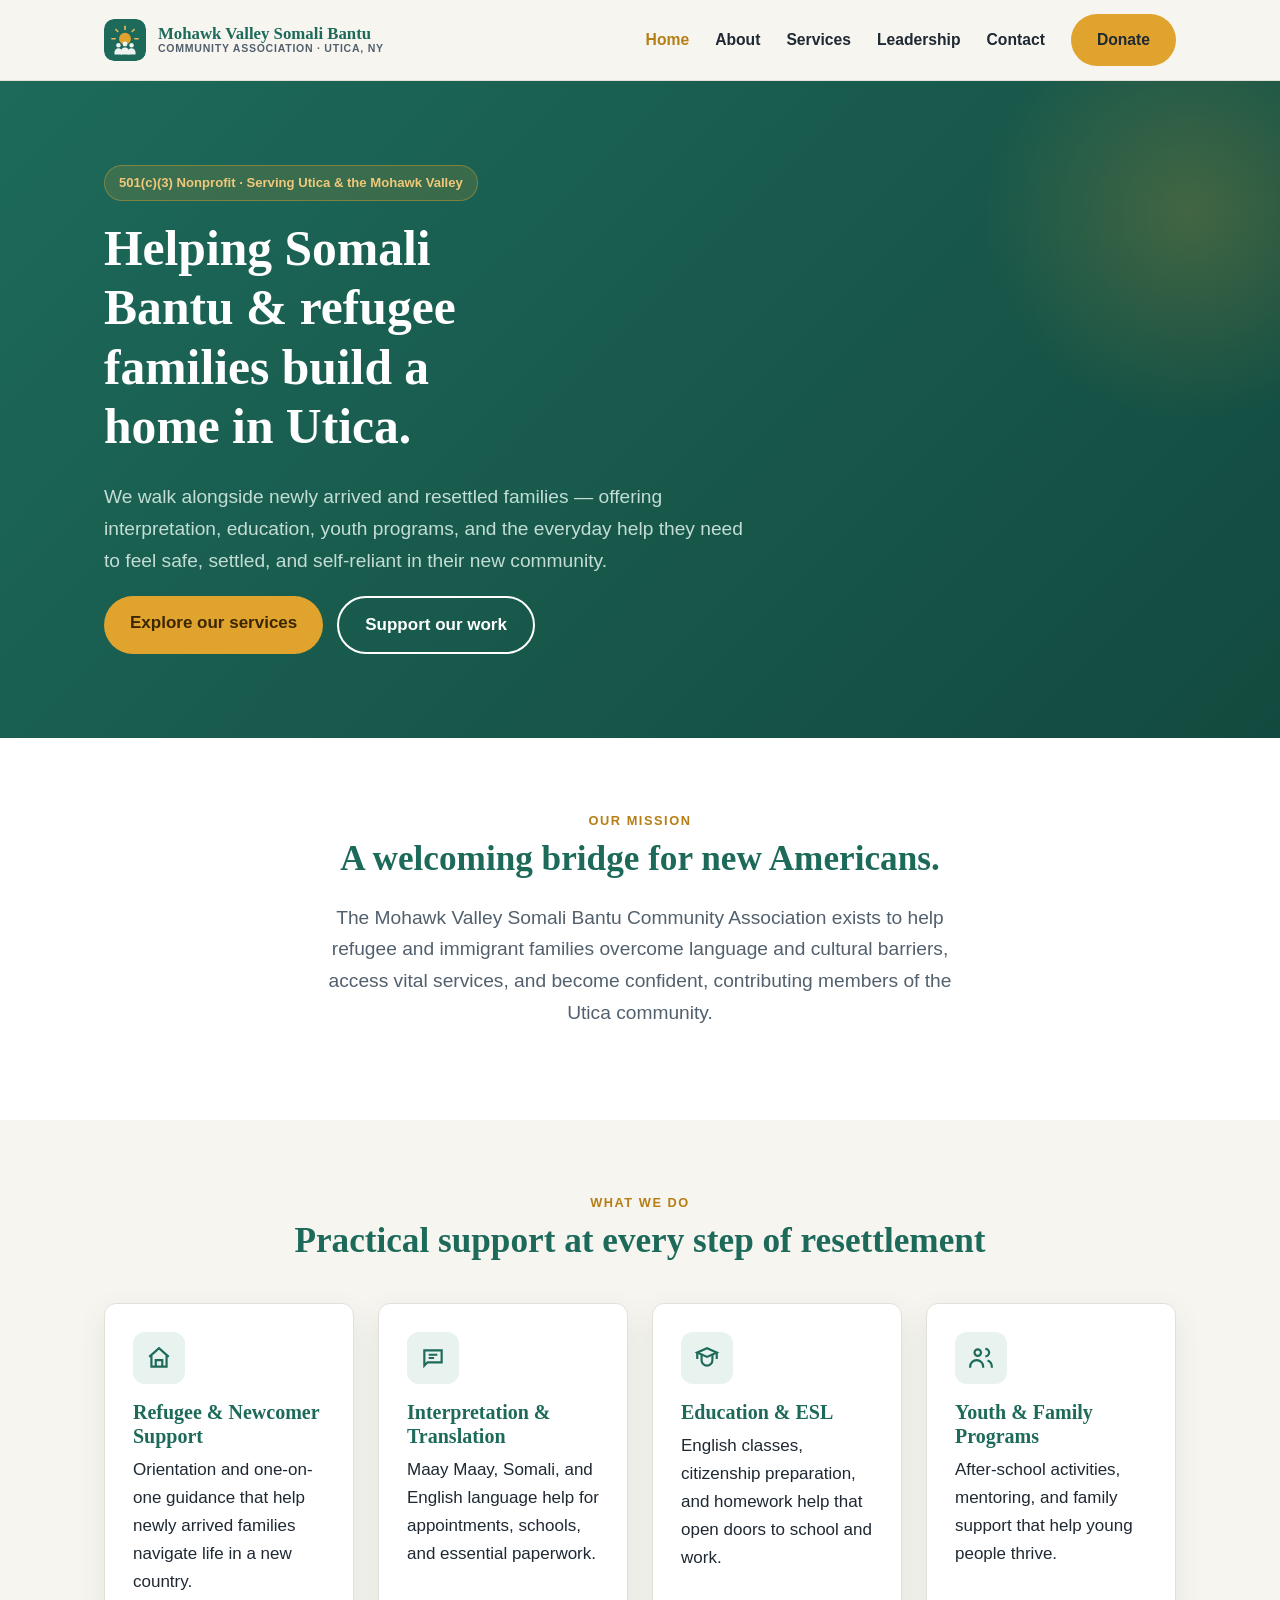
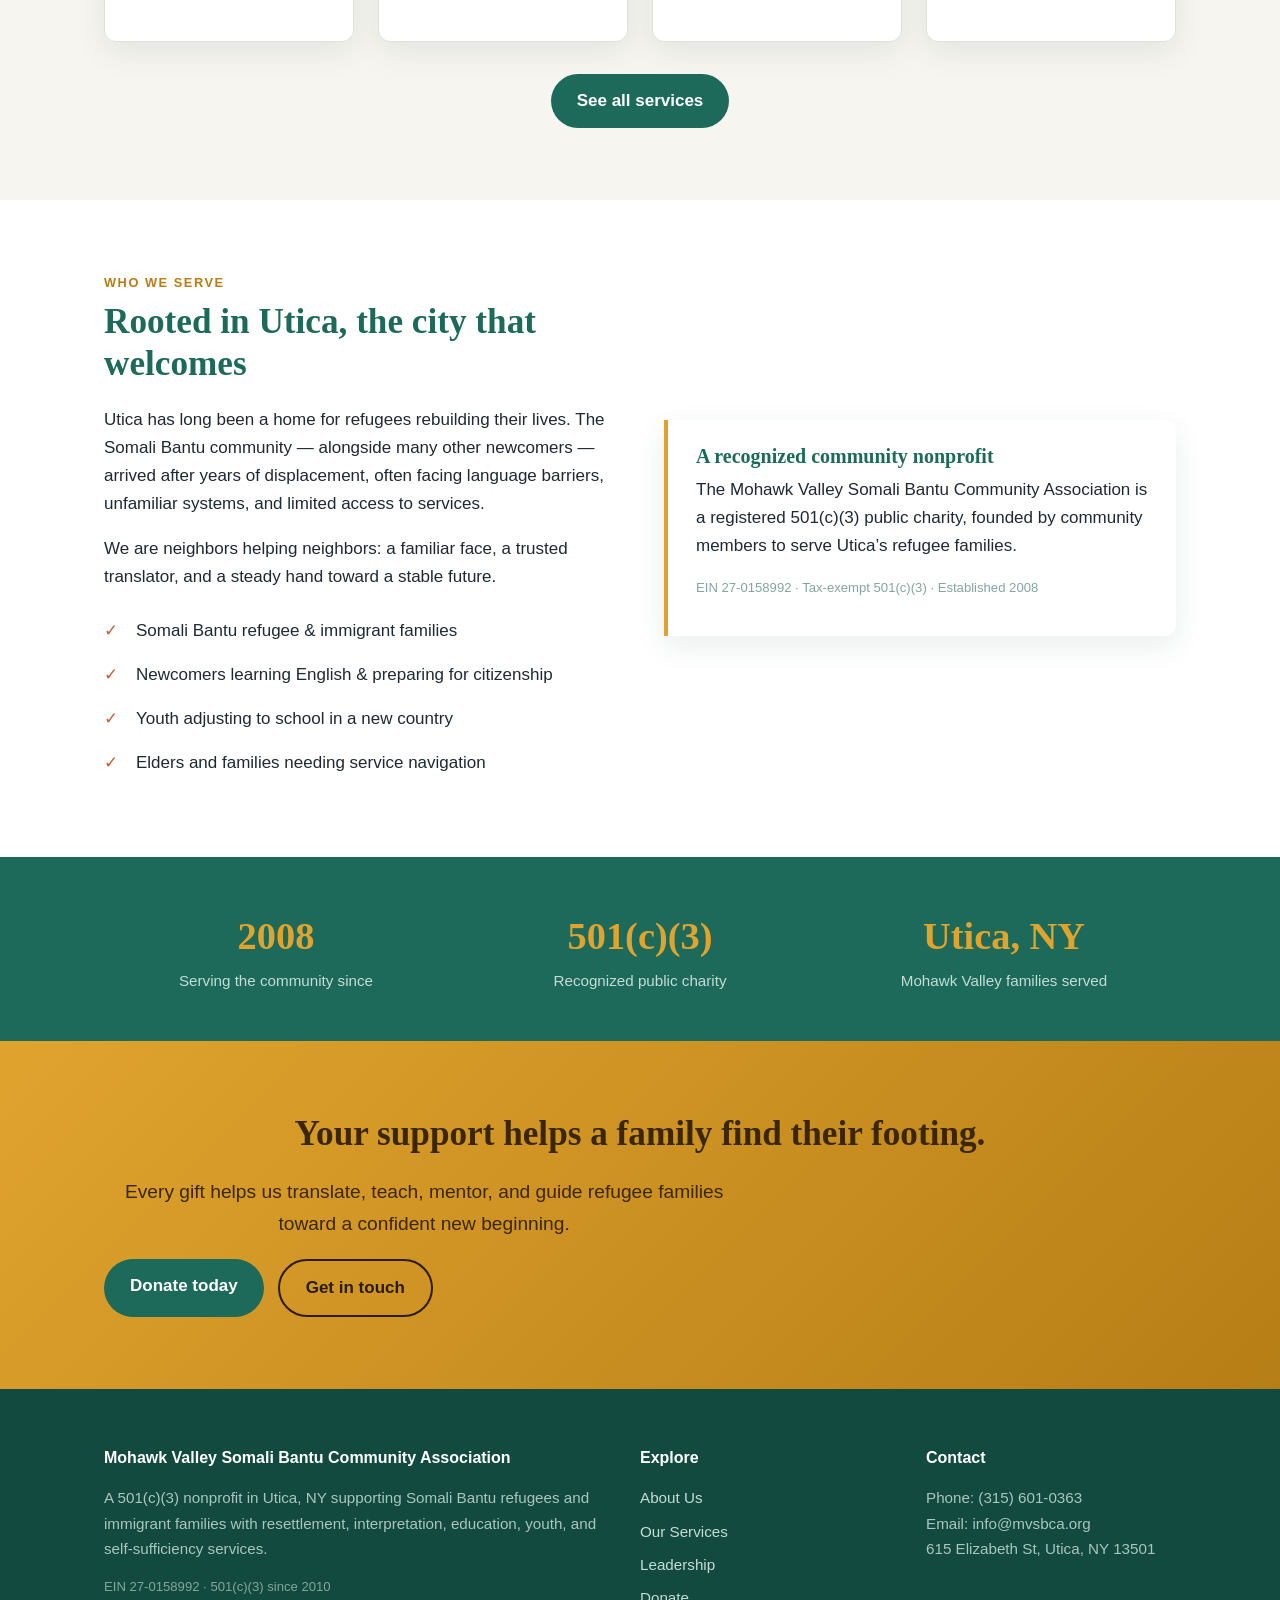
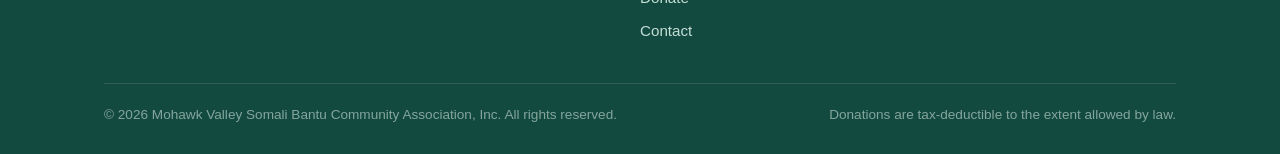
==== index.html @ c3cdb379 "feat: initial Mohawk Valley Somali Bantu Community Association website" ====
<!DOCTYPE html>
<html lang="en">
<head>
  <meta charset="UTF-8" />
  <meta name="viewport" content="width=device-width, initial-scale=1.0" />
  <title>Mohawk Valley Somali Bantu Community Association | Utica, NY</title>
  <meta name="description" content="The Mohawk Valley Somali Bantu Community Association is a 501(c)(3) nonprofit in Utica, NY supporting Somali Bantu refugees and immigrant families with resettlement, interpretation, education, youth, and self-sufficiency services." />
  <link rel="stylesheet" href="assets/css/styles.css" />
  <link rel="icon" href="assets/favicon.svg" type="image/svg+xml" />
</head>
<body>
  <header class="site-header">
    <nav class="nav">
      <a class="brand" href="index.html">
        <span class="brand__mark" aria-hidden="true"></span>
        <span class="brand__name">Mohawk Valley Somali Bantu<span>Community Association · Utica, NY</span></span>
      </a>
      <button class="nav__toggle" aria-label="Toggle menu" aria-expanded="false">&#9776;</button>
      <ul class="nav__links">
        <li><a href="index.html">Home</a></li>
        <li><a href="about.html">About</a></li>
        <li><a href="services.html">Services</a></li>
        <li><a href="leadership.html">Leadership</a></li>
        <li><a href="contact.html">Contact</a></li>
        <li><a class="btn btn--gold" href="donate.html">Donate</a></li>
      </ul>
    </nav>
  </header>

  <main>
    <!-- Hero -->
    <section class="hero">
      <div class="container">
        <span class="badge">501(c)(3) Nonprofit · Serving Utica &amp; the Mohawk Valley</span>
        <h1>Helping Somali Bantu &amp; refugee families build a home in Utica.</h1>
        <p class="lead">We walk alongside newly arrived and resettled families &mdash; offering interpretation, education, youth programs, and the everyday help they need to feel safe, settled, and self-reliant in their new community.</p>
        <div class="btn-row">
          <a class="btn btn--gold" href="services.html">Explore our services</a>
          <a class="btn btn--ghost" href="donate.html">Support our work</a>
        </div>
      </div>
    </section>

    <!-- Mission intro -->
    <section class="section bg-white">
      <div class="container center">
        <p class="eyebrow">Our Mission</p>
        <h2>A welcoming bridge for new Americans.</h2>
        <p class="lead center">The Mohawk Valley Somali Bantu Community Association exists to help refugee and immigrant families overcome language and cultural barriers, access vital services, and become confident, contributing members of the Utica community.</p>
      </div>
    </section>

    <!-- Services overview -->
    <section class="section">
      <div class="container">
        <p class="eyebrow center">What We Do</p>
        <h2 class="center">Practical support at every step of resettlement</h2>
        <div class="grid grid--4" style="margin-top:40px">
          <article class="card">
            <div class="card__icon" aria-hidden="true">
              <svg viewBox="0 0 24 24" fill="none" stroke="currentColor" stroke-width="2"><path d="M3 11l9-8 9 8"/><path d="M5 10v10h14V10"/><path d="M9 20v-6h6v6"/></svg>
            </div>
            <h3>Refugee &amp; Newcomer Support</h3>
            <p>Orientation and one-on-one guidance that help newly arrived families navigate life in a new country.</p>
          </article>
          <article class="card">
            <div class="card__icon" aria-hidden="true">
              <svg viewBox="0 0 24 24" fill="none" stroke="currentColor" stroke-width="2"><path d="M4 5h16v11H7l-3 3z"/><path d="M8 9h8M8 12h5"/></svg>
            </div>
            <h3>Interpretation &amp; Translation</h3>
            <p>Maay Maay, Somali, and English language help for appointments, schools, and essential paperwork.</p>
          </article>
          <article class="card">
            <div class="card__icon" aria-hidden="true">
              <svg viewBox="0 0 24 24" fill="none" stroke="currentColor" stroke-width="2"><path d="M3 7l9-4 9 4-9 4-9-4z"/><path d="M3 7v6m18-6v6M7 9v5a5 5 0 0 0 10 0V9"/></svg>
            </div>
            <h3>Education &amp; ESL</h3>
            <p>English classes, citizenship preparation, and homework help that open doors to school and work.</p>
          </article>
          <article class="card">
            <div class="card__icon" aria-hidden="true">
              <svg viewBox="0 0 24 24" fill="none" stroke="currentColor" stroke-width="2"><circle cx="9" cy="7" r="3"/><path d="M2 21v-1a6 6 0 0 1 12 0v1M16 3.5a3 3 0 0 1 0 7M22 21v-1a6 6 0 0 0-4-5.65"/></svg>
            </div>
            <h3>Youth &amp; Family Programs</h3>
            <p>After-school activities, mentoring, and family support that help young people thrive.</p>
          </article>
        </div>
        <div class="center" style="margin-top:32px">
          <a class="btn btn--navy" href="services.html">See all services</a>
        </div>
      </div>
    </section>

    <!-- Who we serve -->
    <section class="section bg-white">
      <div class="container split">
        <div>
          <p class="eyebrow">Who We Serve</p>
          <h2>Rooted in Utica, the city that welcomes</h2>
          <p>Utica has long been a home for refugees rebuilding their lives. The Somali Bantu community &mdash; alongside many other newcomers &mdash; arrived after years of displacement, often facing language barriers, unfamiliar systems, and limited access to services.</p>
          <p>We are neighbors helping neighbors: a familiar face, a trusted translator, and a steady hand toward a stable future.</p>
          <ul class="ticks">
            <li>Somali Bantu refugee &amp; immigrant families</li>
            <li>Newcomers learning English &amp; preparing for citizenship</li>
            <li>Youth adjusting to school in a new country</li>
            <li>Elders and families needing service navigation</li>
          </ul>
        </div>
        <div class="panel">
          <h3>A recognized community nonprofit</h3>
          <p>The Mohawk Valley Somali Bantu Community Association is a registered 501(c)(3) public charity, founded by community members to serve Utica&rsquo;s refugee families.</p>
          <p class="legal">EIN 27-0158992 &middot; Tax-exempt 501(c)(3) &middot; Established 2008</p>
        </div>
      </div>
    </section>

    <!-- Facts band -->
    <section class="section--tight bg-navy">
      <div class="container">
        <div class="stats">
          <div class="stat"><div class="stat__num">2008</div><div class="stat__label">Serving the community since</div></div>
          <div class="stat"><div class="stat__num">501(c)(3)</div><div class="stat__label">Recognized public charity</div></div>
          <div class="stat"><div class="stat__num">Utica, NY</div><div class="stat__label">Mohawk Valley families served</div></div>
        </div>
      </div>
    </section>

    <!-- CTA -->
    <section class="section cta">
      <div class="container">
        <h2>Your support helps a family find their footing.</h2>
        <p class="lead center" style="color:#3a2700">Every gift helps us translate, teach, mentor, and guide refugee families toward a confident new beginning.</p>
        <div class="btn-row center">
          <a class="btn btn--navy" href="donate.html">Donate today</a>
          <a class="btn btn--navy" href="contact.html" style="background:transparent;border:2px solid #2a1c00;color:#2a1c00">Get in touch</a>
        </div>
      </div>
    </section>
  </main>

  <footer class="site-footer">
    <div class="container">
      <div class="footer-grid">
        <div>
          <h4>Mohawk Valley Somali Bantu Community Association</h4>
          <p>A 501(c)(3) nonprofit in Utica, NY supporting Somali Bantu refugees and immigrant families with resettlement, interpretation, education, youth, and self-sufficiency services.</p>
          <p class="legal">EIN 27-0158992 &middot; 501(c)(3) since 2010</p>
        </div>
        <div>
          <h4>Explore</h4>
          <ul class="footer-links">
            <li><a href="about.html">About Us</a></li>
            <li><a href="services.html">Our Services</a></li>
            <li><a href="leadership.html">Leadership</a></li>
            <li><a href="donate.html">Donate</a></li>
            <li><a href="contact.html">Contact</a></li>
          </ul>
        </div>
        <div>
          <h4>Contact</h4>
          <p>Phone: (315) 601-0363<br />
          Email: info@mvsbca.org<br />
          615 Elizabeth St, Utica, NY 13501</p>
        </div>
      </div>
      <div class="footer-bottom">
        <span>&copy; <span id="year"></span> Mohawk Valley Somali Bantu Community Association, Inc. All rights reserved.</span>
        <span>Donations are tax-deductible to the extent allowed by law.</span>
      </div>
    </div>
  </footer>
  <script src="assets/js/main.js"></script>
</body>
</html>
---- assets/css/styles.css ----
/* Mohawk Valley Somali Bantu Community Association — site styles
   Design: warm, welcoming refugee-community nonprofit. Teal-green + warm amber. */

:root {
  --navy: #1d6a5a;        /* primary: deep teal-green */
  --navy-dark: #134a3f;
  --gold: #e0a32e;        /* accent: warm amber */
  --gold-dark: #b67e16;
  --teal: #c2603a;        /* terracotta detail */
  --ink: #1f2933;
  --slate: #52606d;
  --line: #e4e0d8;
  --paper: #f7f5f0;
  --white: #ffffff;
  --max: 1120px;
  --radius: 12px;
  --shadow: 0 10px 30px rgba(19, 74, 63, 0.09);
  --font: "Segoe UI", Helvetica, Arial, system-ui, sans-serif;
  --serif: Georgia, "Times New Roman", serif;
}

* { box-sizing: border-box; }
html { scroll-behavior: smooth; }
body {
  margin: 0;
  font-family: var(--font);
  color: var(--ink);
  background: var(--paper);
  line-height: 1.65;
  font-size: 17px;
}
h1, h2, h3 { font-family: var(--serif); color: var(--navy); line-height: 1.2; font-weight: 700; }
h1 { font-size: clamp(2rem, 5vw, 3.1rem); margin: 0 0 .5em; }
h2 { font-size: clamp(1.5rem, 3.5vw, 2.2rem); margin: 0 0 .6em; }
h3 { font-size: 1.25rem; margin: 0 0 .4em; }
p { margin: 0 0 1em; }
a { color: var(--navy); text-decoration-color: var(--gold); text-underline-offset: 3px; }
img { max-width: 100%; display: block; }

.container { width: 100%; max-width: var(--max); margin: 0 auto; padding: 0 24px; }
.section { padding: 72px 0; }
.section--tight { padding: 48px 0; }
.bg-white { background: var(--white); }
.bg-navy { background: var(--navy); color: #e6f1ee; }
.bg-navy h1, .bg-navy h2, .bg-navy h3 { color: #fff; }
.center { text-align: center; }
.lead { font-size: 1.2rem; color: var(--slate); max-width: 60ch; }
.center .lead { margin-left: auto; margin-right: auto; }
.eyebrow { text-transform: uppercase; letter-spacing: .12em; font-size: .8rem; font-weight: 700; color: var(--gold-dark); margin: 0 0 .6em; }

/* Buttons */
.btn { display: inline-block; padding: 13px 26px; border-radius: 999px; font-weight: 600; text-decoration: none; transition: transform .15s ease, background .15s ease; }
.btn--gold { background: var(--gold); color: #3a2700; }
.btn--gold:hover { background: var(--gold-dark); color: #fff; transform: translateY(-1px); }
.btn--ghost { border: 2px solid currentColor; color: #fff; }
.btn--ghost:hover { background: rgba(255,255,255,.12); }
.btn--navy { background: var(--navy); color: #fff; }
.btn--navy:hover { background: var(--navy-dark); }
.btn-row { display: flex; gap: 14px; flex-wrap: wrap; }
.center .btn-row { justify-content: center; }

/* Header */
.site-header { position: sticky; top: 0; z-index: 50; background: rgba(247,245,240,.95); backdrop-filter: blur(6px); border-bottom: 1px solid var(--line); }
.nav { display: flex; align-items: center; justify-content: space-between; padding: 14px 24px; max-width: var(--max); margin: 0 auto; }
.brand { display: flex; align-items: center; gap: 12px; text-decoration: none; }
.brand__mark { width: 42px; height: 42px; border-radius: 10px; background: url("../favicon.svg") center/contain no-repeat; flex: none; }
.brand__name { font-family: var(--serif); font-weight: 700; color: var(--navy); font-size: 1.05rem; line-height: 1.1; }
.brand__name span { display: block; font-family: var(--font); font-size: .66rem; letter-spacing: .07em; text-transform: uppercase; color: var(--slate); font-weight: 600; }
.nav__links { display: flex; align-items: center; gap: 26px; list-style: none; margin: 0; padding: 0; }
.nav__links a { text-decoration: none; color: var(--ink); font-weight: 600; font-size: .98rem; }
.nav__links a:hover, .nav__links a[aria-current="page"] { color: var(--gold-dark); }
.nav__toggle { display: none; background: none; border: 0; font-size: 1.6rem; color: var(--navy); cursor: pointer; }

/* Hero */
.hero { background: linear-gradient(135deg, var(--navy) 0%, var(--navy-dark) 100%); color: #e6f1ee; padding: 84px 0; position: relative; overflow: hidden; }
.hero::after { content: ""; position: absolute; right: -120px; top: -80px; width: 420px; height: 420px; background: radial-gradient(circle, rgba(224,163,46,.22), transparent 70%); }
.hero h1 { color: #fff; max-width: 18ch; }
.hero .lead { color: #c3ddd6; }
.badge { display: inline-flex; align-items: center; gap: 8px; background: rgba(224,163,46,.16); color: #f0c87a; border: 1px solid rgba(224,163,46,.4); padding: 6px 14px; border-radius: 999px; font-size: .82rem; font-weight: 600; margin-bottom: 18px; }

/* Grid + cards */
.grid { display: grid; gap: 24px; }
.grid--3 { grid-template-columns: repeat(3, 1fr); }
.grid--2 { grid-template-columns: repeat(2, 1fr); }
.grid--4 { grid-template-columns: repeat(4, 1fr); }
.card { background: var(--white); border: 1px solid var(--line); border-radius: var(--radius); padding: 28px; box-shadow: var(--shadow); }
.card__icon { width: 52px; height: 52px; border-radius: 12px; background: #e8f2ef; color: var(--navy); display: grid; place-items: center; margin-bottom: 16px; }
.card__icon svg { width: 26px; height: 26px; }

/* Stats */
.stats { display: grid; grid-template-columns: repeat(3, 1fr); gap: 20px; }
.stat { text-align: center; }
.stat__num { font-family: var(--serif); font-size: 2.4rem; color: var(--gold); font-weight: 700; }
.stat__label { color: #c3ddd6; font-size: .95rem; }

/* Split */
.split { display: grid; grid-template-columns: 1fr 1fr; gap: 48px; align-items: center; }
.panel { background: var(--white); border-left: 4px solid var(--gold); padding: 24px 28px; border-radius: 0 var(--radius) var(--radius) 0; box-shadow: var(--shadow); }

/* List */
.ticks { list-style: none; padding: 0; margin: 0; }
.ticks li { padding: 8px 0 8px 32px; position: relative; }
.ticks li::before { content: "✓"; position: absolute; left: 0; color: var(--teal); font-weight: 700; }

/* Team */
.person { background: var(--white); border: 1px solid var(--line); border-radius: var(--radius); padding: 26px; text-align: center; box-shadow: var(--shadow); }
.person__avatar { width: 84px; height: 84px; border-radius: 50%; background: var(--navy); color: var(--gold); display: grid; place-items: center; margin: 0 auto 14px; font-family: var(--serif); font-size: 1.8rem; font-weight: 700; }
.person__role { color: var(--gold-dark); font-weight: 600; font-size: .92rem; }

/* CTA band */
.cta { background: linear-gradient(135deg, var(--gold) 0%, var(--gold-dark) 100%); color: #3a2700; text-align: center; }
.cta h2 { color: #3a2700; }

/* Forms */
.form { background: var(--white); border: 1px solid var(--line); border-radius: var(--radius); padding: 30px; box-shadow: var(--shadow); }
.field { margin-bottom: 18px; }
.field label { display: block; font-weight: 600; margin-bottom: 6px; }
.field input, .field textarea { width: 100%; padding: 12px 14px; border: 1px solid var(--line); border-radius: 8px; font: inherit; background: var(--paper); }
.field input:focus, .field textarea:focus { outline: 2px solid var(--navy); border-color: var(--navy); }

/* Info rows */
.info { display: flex; gap: 14px; align-items: flex-start; margin-bottom: 18px; }
.info svg { width: 22px; height: 22px; color: var(--gold-dark); flex: none; margin-top: 3px; }
.placeholder { background: #fff7e6; border: 1px dashed var(--gold-dark); color: #7a5a10; padding: 2px 8px; border-radius: 6px; font-size: .85em; font-weight: 600; }

/* Footer */
.site-footer { background: var(--navy-dark); color: #a9c6bf; padding: 56px 0 28px; font-size: .95rem; }
.site-footer h4 { color: #fff; font-family: var(--font); font-size: 1rem; margin: 0 0 14px; }
.footer-grid { display: grid; grid-template-columns: 2fr 1fr 1fr; gap: 36px; margin-bottom: 32px; }
.site-footer a { color: #c3ddd6; text-decoration: none; }
.site-footer a:hover { color: var(--gold); }
.footer-links { list-style: none; padding: 0; margin: 0; }
.footer-links li { margin-bottom: 8px; }
.footer-bottom { border-top: 1px solid rgba(255,255,255,.12); padding-top: 20px; display: flex; justify-content: space-between; flex-wrap: wrap; gap: 10px; font-size: .85rem; color: #84a59d; }
.legal { font-size: .82rem; color: #84a59d; }

/* Responsive */
@media (max-width: 860px) {
  .grid--3, .grid--4 { grid-template-columns: 1fr 1fr; }
  .split, .footer-grid { grid-template-columns: 1fr; gap: 28px; }
  .nav__toggle { display: block; }
  .nav__links { display: none; position: absolute; top: 100%; left: 0; right: 0; flex-direction: column; background: var(--paper); border-bottom: 1px solid var(--line); padding: 16px 24px; gap: 14px; }
  .nav__links.open { display: flex; }
}
@media (max-width: 560px) {
  .grid--3, .grid--4, .grid--2, .stats { grid-template-columns: 1fr; }
  .section { padding: 52px 0; }
}
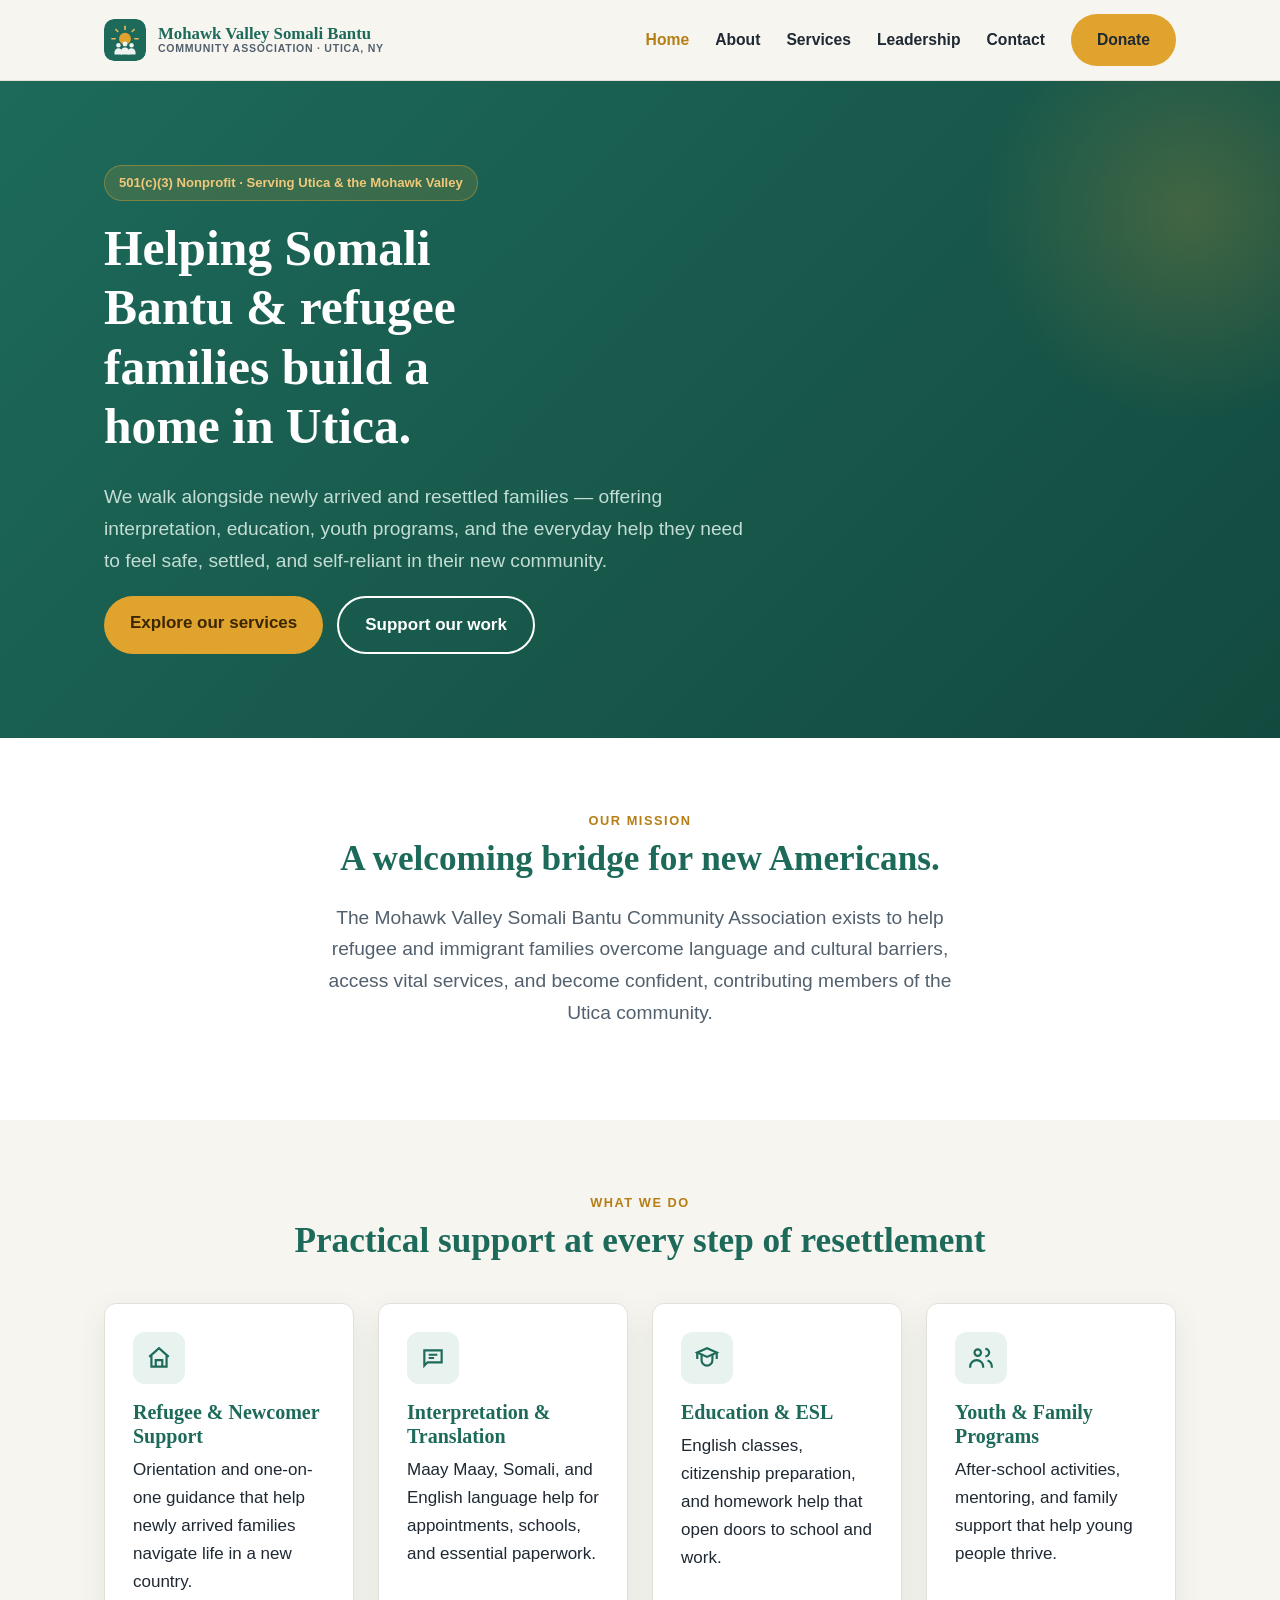
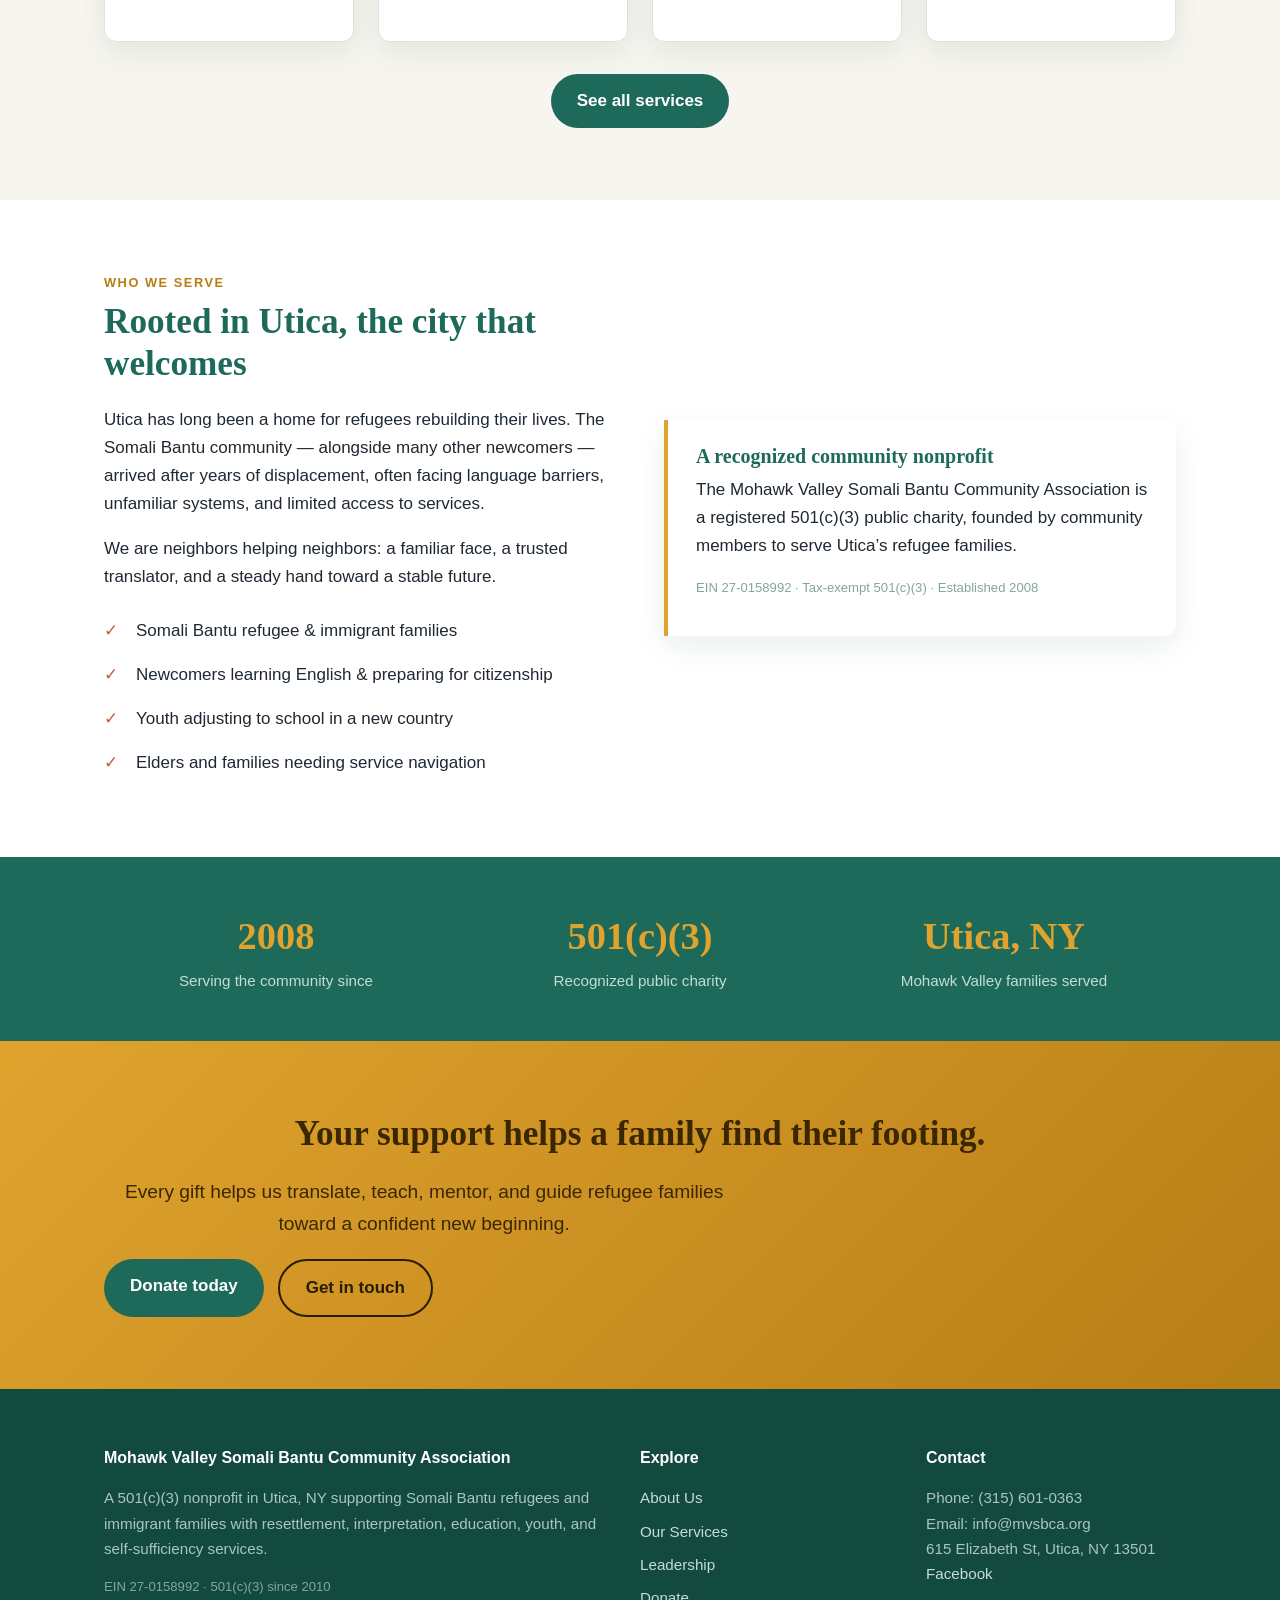
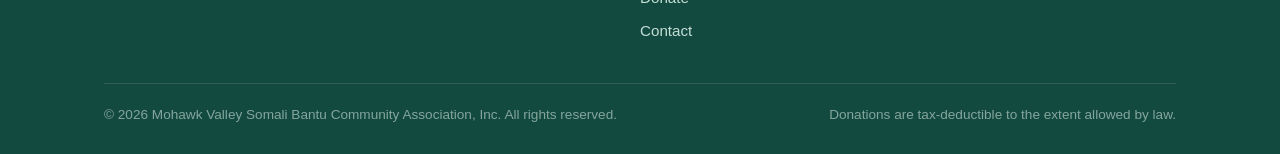
==== commit bf75dd47: "content: trim placeholder board cards, add Facebook link to leadership + footer" ====
--- a/index.html
+++ b/index.html
@@ -160,7 +160,7 @@
           <h4>Contact</h4>
           <p>Phone: (315) 601-0363<br />
           Email: info@mvsbca.org<br />
-          615 Elizabeth St, Utica, NY 13501</p>
+          615 Elizabeth St, Utica, NY 13501<br /><a href="https://www.facebook.com/p/Mohawk-Valley-Somali-Bantu-Community-Association-Inc-LLC-100068897257074/" target="_blank" rel="noopener">Facebook</a></p>
         </div>
       </div>
       <div class="footer-bottom">
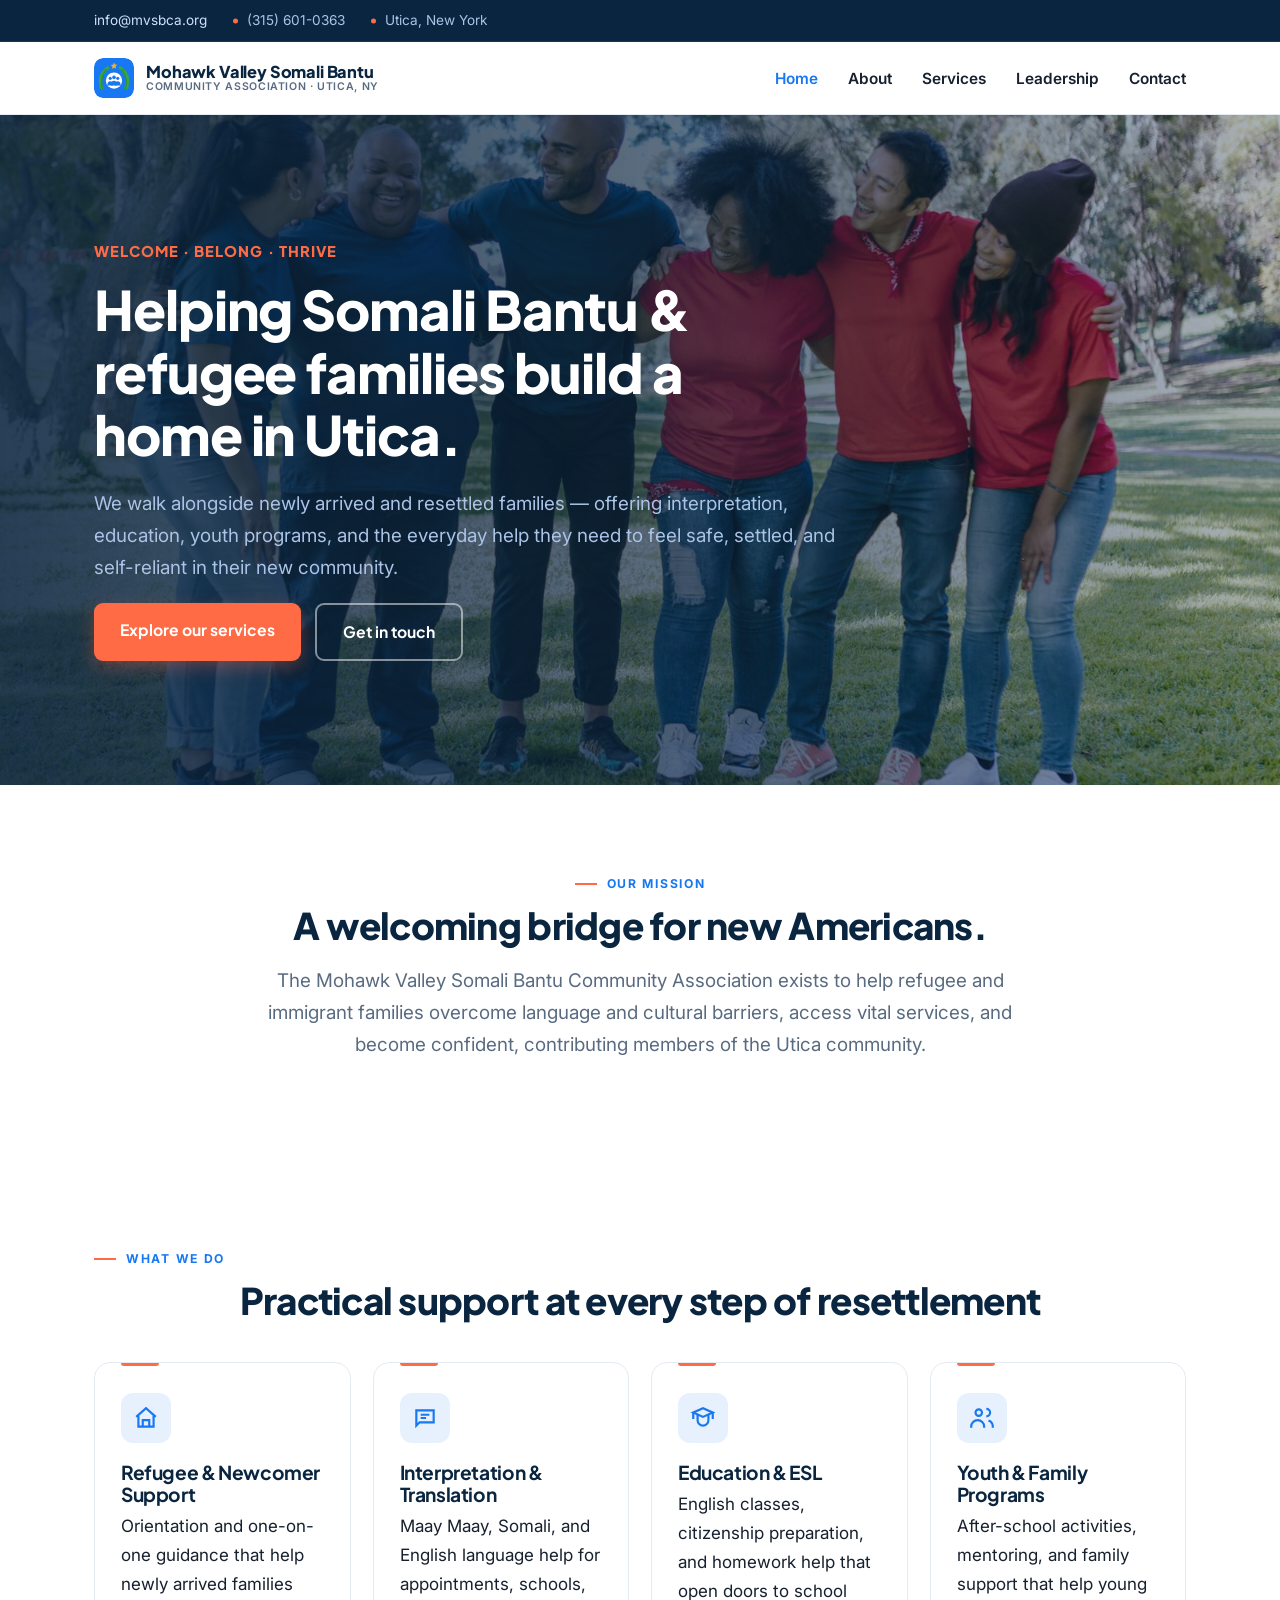
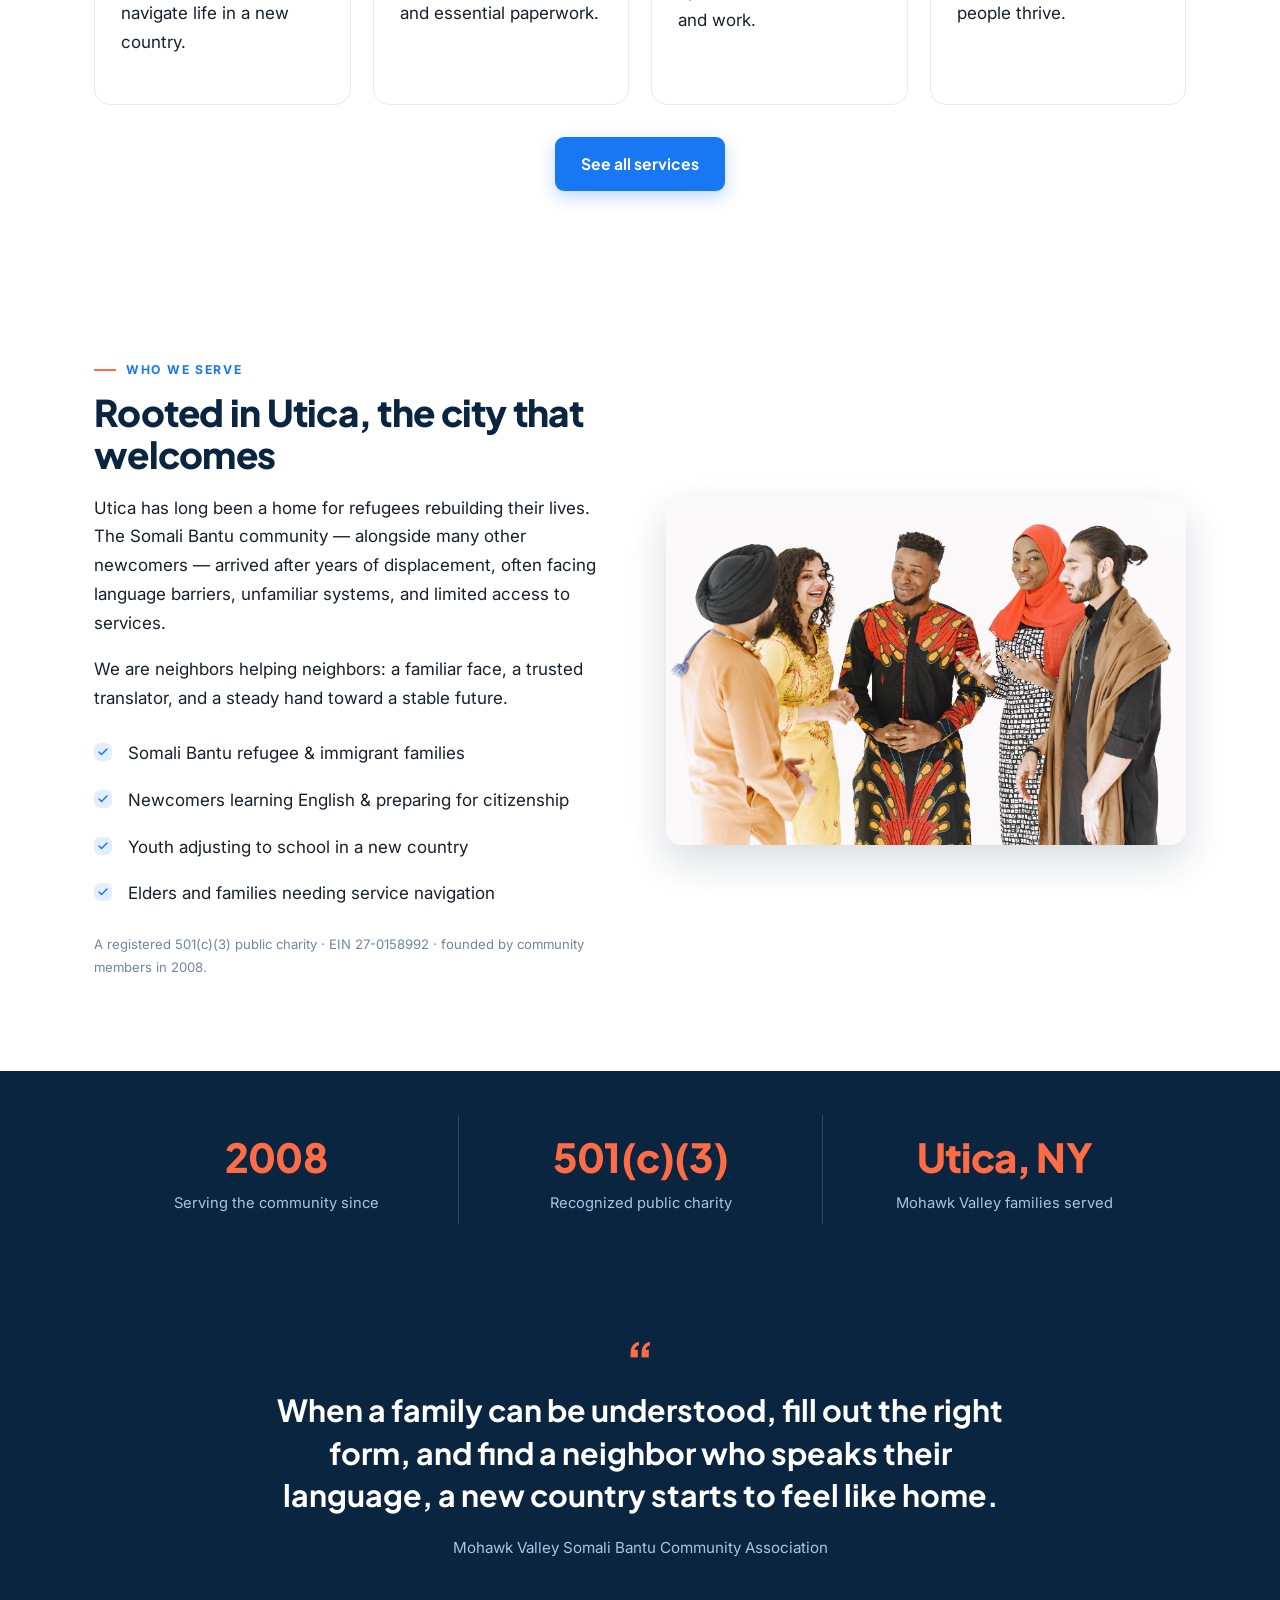
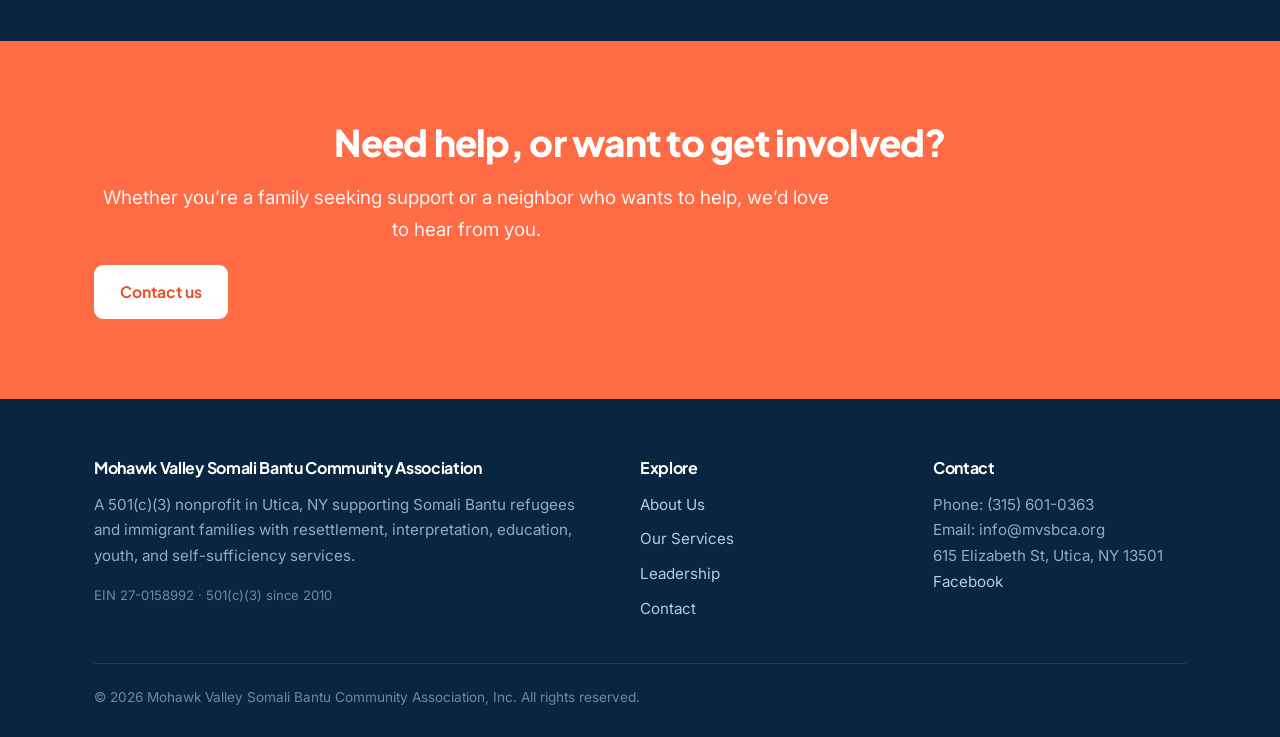
==== commit 44a97958: "redesign: supportiveservices-style — photo hero, top bar, quote band; remove donate + all placeholde" ====
--- a/index.html
+++ b/index.html
@@ -9,6 +9,7 @@
   <link rel="icon" href="assets/favicon.svg" type="image/svg+xml" />
 </head>
 <body>
+  <div class="topbar"><div class="topbar__inner"><a href="mailto:info@mvsbca.org">info@mvsbca.org</a><span>(315) 601-0363</span><span>Utica, New York</span></div></div>
   <header class="site-header">
     <nav class="nav">
       <a class="brand" href="index.html">
@@ -21,22 +22,20 @@
         <li><a href="about.html">About</a></li>
         <li><a href="services.html">Services</a></li>
         <li><a href="leadership.html">Leadership</a></li>
-        <li><a href="contact.html">Contact</a></li>
-        <li><a class="btn btn--gold" href="donate.html">Donate</a></li>
-      </ul>
+        <li><a href="contact.html">Contact</a></li>      </ul>
     </nav>
   </header>
 
   <main>
     <!-- Hero -->
-    <section class="hero">
+    <section class="hero hero--photo">
       <div class="container">
-        <span class="badge">501(c)(3) Nonprofit · Serving Utica &amp; the Mohawk Valley</span>
+        <p class="hero__tagline">Welcome &middot; Belong &middot; Thrive</p>
         <h1>Helping Somali Bantu &amp; refugee families build a home in Utica.</h1>
         <p class="lead">We walk alongside newly arrived and resettled families &mdash; offering interpretation, education, youth programs, and the everyday help they need to feel safe, settled, and self-reliant in their new community.</p>
         <div class="btn-row">
           <a class="btn btn--gold" href="services.html">Explore our services</a>
-          <a class="btn btn--ghost" href="donate.html">Support our work</a>
+          <a class="btn btn--ghost" href="contact.html">Get in touch</a>
         </div>
       </div>
     </section>
@@ -105,12 +104,9 @@
             <li>Youth adjusting to school in a new country</li>
             <li>Elders and families needing service navigation</li>
           </ul>
+          <p class="legal" style="margin-top:16px">A registered 501(c)(3) public charity &middot; EIN 27-0158992 &middot; founded by community members in 2008.</p>
         </div>
-        <div class="panel">
-          <h3>A recognized community nonprofit</h3>
-          <p>The Mohawk Valley Somali Bantu Community Association is a registered 501(c)(3) public charity, founded by community members to serve Utica&rsquo;s refugee families.</p>
-          <p class="legal">EIN 27-0158992 &middot; Tax-exempt 501(c)(3) &middot; Established 2008</p>
-        </div>
+        <div class="media"><img src="assets/img/community-diverse.jpg" alt="A diverse group of immigrants and refugees standing together" /></div>
       </div>
     </section>
 
@@ -125,14 +121,21 @@
       </div>
     </section>
 
+    <!-- Quote -->
+    <section class="section quote">
+      <div class="container">
+        <blockquote>When a family can be understood, fill out the right form, and find a neighbor who speaks their language, a new country starts to feel like home.</blockquote>
+        <cite>Mohawk Valley Somali Bantu Community Association</cite>
+      </div>
+    </section>
+
     <!-- CTA -->
     <section class="section cta">
       <div class="container">
-        <h2>Your support helps a family find their footing.</h2>
-        <p class="lead center" style="color:#3a2700">Every gift helps us translate, teach, mentor, and guide refugee families toward a confident new beginning.</p>
+        <h2>Need help, or want to get involved?</h2>
+        <p class="lead center">Whether you&rsquo;re a family seeking support or a neighbor who wants to help, we&rsquo;d love to hear from you.</p>
         <div class="btn-row center">
-          <a class="btn btn--navy" href="donate.html">Donate today</a>
-          <a class="btn btn--navy" href="contact.html" style="background:transparent;border:2px solid #2a1c00;color:#2a1c00">Get in touch</a>
+          <a class="btn" href="contact.html" style="background:#fff;color:var(--coral-dark)">Contact us</a>
         </div>
       </div>
     </section>
@@ -151,9 +154,7 @@
           <ul class="footer-links">
             <li><a href="about.html">About Us</a></li>
             <li><a href="services.html">Our Services</a></li>
-            <li><a href="leadership.html">Leadership</a></li>
-            <li><a href="donate.html">Donate</a></li>
-            <li><a href="contact.html">Contact</a></li>
+            <li><a href="leadership.html">Leadership</a></li>            <li><a href="contact.html">Contact</a></li>
           </ul>
         </div>
         <div>
@@ -164,9 +165,7 @@
         </div>
       </div>
       <div class="footer-bottom">
-        <span>&copy; <span id="year"></span> Mohawk Valley Somali Bantu Community Association, Inc. All rights reserved.</span>
-        <span>Donations are tax-deductible to the extent allowed by law.</span>
-      </div>
+        <span>&copy; <span id="year"></span> Mohawk Valley Somali Bantu Community Association, Inc. All rights reserved.</span>      </div>
     </div>
   </footer>
   <script src="assets/js/main.js"></script>
--- a/assets/css/styles.css
+++ b/assets/css/styles.css
@@ -1,148 +1,190 @@
 /* Mohawk Valley Somali Bantu Community Association — site styles
-   Design: warm, welcoming refugee-community nonprofit. Teal-green + warm amber. */
+   Design language: modern flat, cool-blue + coral, geometric sans, square edges.
+   (Intentionally distinct: sans-serif, flat top-accent cards, square buttons, blob hero.) */
+
+@import url('https://fonts.googleapis.com/css2?family=Plus+Jakarta+Sans:wght@600;700;800&family=Inter:wght@400;500;600&display=swap');
 
 :root {
-  --navy: #1d6a5a;        /* primary: deep teal-green */
-  --navy-dark: #134a3f;
-  --gold: #e0a32e;        /* accent: warm amber */
-  --gold-dark: #b67e16;
-  --teal: #c2603a;        /* terracotta detail */
-  --ink: #1f2933;
-  --slate: #52606d;
-  --line: #e4e0d8;
-  --paper: #f7f5f0;
+  --blue: #1877F2;          /* primary: Facebook blue */
+  --blue-dark: #0d47a1;
+  --ink-blue: #0a2540;      /* deep heading / hero bg */
+  --coral: #ff6b45;         /* accent / CTA (replaces gold) */
+  --coral-dark: #e8512c;
+  --ink: #16202e;
+  --slate: #586b80;
+  --line: #e4ebf3;
+  --paper: #f3f7fc;         /* cool light, not warm */
   --white: #ffffff;
-  --max: 1120px;
-  --radius: 12px;
-  --shadow: 0 10px 30px rgba(19, 74, 63, 0.09);
-  --font: "Segoe UI", Helvetica, Arial, system-ui, sans-serif;
-  --serif: Georgia, "Times New Roman", serif;
+  --max: 1140px;
+  --radius: 16px;
+  --shadow: 0 1px 2px rgba(10,37,64,.06);
+  --display: "Plus Jakarta Sans", system-ui, sans-serif;
+  --body: "Inter", system-ui, Helvetica, Arial, sans-serif;
 }
 
 * { box-sizing: border-box; }
 html { scroll-behavior: smooth; }
 body {
   margin: 0;
-  font-family: var(--font);
+  font-family: var(--body);
   color: var(--ink);
-  background: var(--paper);
-  line-height: 1.65;
+  background: var(--white);
+  line-height: 1.7;
   font-size: 17px;
+  -webkit-font-smoothing: antialiased;
 }
-h1, h2, h3 { font-family: var(--serif); color: var(--navy); line-height: 1.2; font-weight: 700; }
-h1 { font-size: clamp(2rem, 5vw, 3.1rem); margin: 0 0 .5em; }
-h2 { font-size: clamp(1.5rem, 3.5vw, 2.2rem); margin: 0 0 .6em; }
-h3 { font-size: 1.25rem; margin: 0 0 .4em; }
+h1, h2, h3, h4 { font-family: var(--display); color: var(--ink-blue); line-height: 1.15; font-weight: 800; letter-spacing: -.02em; }
+h1 { font-size: clamp(2.1rem, 5.2vw, 3.4rem); margin: 0 0 .4em; }
+h2 { font-size: clamp(1.6rem, 3.6vw, 2.3rem); margin: 0 0 .5em; }
+h3 { font-size: 1.2rem; margin: 0 0 .4em; font-weight: 700; }
 p { margin: 0 0 1em; }
-a { color: var(--navy); text-decoration-color: var(--gold); text-underline-offset: 3px; }
+a { color: var(--blue); text-decoration: none; }
+a:hover { text-decoration: underline; }
 img { max-width: 100%; display: block; }
 
 .container { width: 100%; max-width: var(--max); margin: 0 auto; padding: 0 24px; }
-.section { padding: 72px 0; }
-.section--tight { padding: 48px 0; }
+.section { padding: 80px 0; }
+.section--tight { padding: 44px 0; }
 .bg-white { background: var(--white); }
-.bg-navy { background: var(--navy); color: #e6f1ee; }
+.bg-paper { background: var(--paper); }
+.bg-navy { background: var(--ink-blue); color: #d4e2f4; }   /* class kept for compat */
 .bg-navy h1, .bg-navy h2, .bg-navy h3 { color: #fff; }
 .center { text-align: center; }
-.lead { font-size: 1.2rem; color: var(--slate); max-width: 60ch; }
+.lead { font-size: 1.18rem; color: var(--slate); max-width: 62ch; }
 .center .lead { margin-left: auto; margin-right: auto; }
-.eyebrow { text-transform: uppercase; letter-spacing: .12em; font-size: .8rem; font-weight: 700; color: var(--gold-dark); margin: 0 0 .6em; }
+/* Eyebrow: uppercase label with a leading bar */
+.eyebrow { display: inline-flex; align-items: center; gap: 10px; text-transform: uppercase; letter-spacing: .14em; font-size: .76rem; font-weight: 700; color: var(--blue); margin: 0 0 .8em; }
+.eyebrow::before { content: ""; width: 22px; height: 2px; background: var(--coral); }
+.center .eyebrow { justify-content: center; }
 
-/* Buttons */
-.btn { display: inline-block; padding: 13px 26px; border-radius: 999px; font-weight: 600; text-decoration: none; transition: transform .15s ease, background .15s ease; }
-.btn--gold { background: var(--gold); color: #3a2700; }
-.btn--gold:hover { background: var(--gold-dark); color: #fff; transform: translateY(-1px); }
-.btn--ghost { border: 2px solid currentColor; color: #fff; }
-.btn--ghost:hover { background: rgba(255,255,255,.12); }
-.btn--navy { background: var(--navy); color: #fff; }
-.btn--navy:hover { background: var(--navy-dark); }
+/* Buttons — square-ish, bold */
+.btn { display: inline-block; padding: 14px 26px; border-radius: 9px; font-weight: 700; font-family: var(--display); font-size: .98rem; text-decoration: none; transition: transform .15s ease, box-shadow .15s ease, background .15s ease; }
+.btn:hover { text-decoration: none; transform: translateY(-2px); }
+.btn--gold { background: var(--coral); color: #fff; box-shadow: 0 6px 18px rgba(255,107,69,.32); }   /* class name kept; now coral */
+.btn--gold:hover { background: var(--coral-dark); }
+.btn--ghost { border: 2px solid rgba(255,255,255,.5); color: #fff; }
+.btn--ghost:hover { background: rgba(255,255,255,.12); border-color: #fff; }
+.btn--navy { background: var(--blue); color: #fff; box-shadow: 0 6px 18px rgba(24,119,242,.28); }
+.btn--navy:hover { background: var(--blue-dark); }
 .btn-row { display: flex; gap: 14px; flex-wrap: wrap; }
 .center .btn-row { justify-content: center; }
 
-/* Header */
-.site-header { position: sticky; top: 0; z-index: 50; background: rgba(247,245,240,.95); backdrop-filter: blur(6px); border-bottom: 1px solid var(--line); }
-.nav { display: flex; align-items: center; justify-content: space-between; padding: 14px 24px; max-width: var(--max); margin: 0 auto; }
+/* Header — solid white, flat */
+.site-header { position: sticky; top: 0; z-index: 50; background: var(--white); border-bottom: 1px solid var(--line); }
+.nav { display: flex; align-items: center; justify-content: space-between; padding: 16px 24px; max-width: var(--max); margin: 0 auto; }
 .brand { display: flex; align-items: center; gap: 12px; text-decoration: none; }
-.brand__mark { width: 42px; height: 42px; border-radius: 10px; background: url("../favicon.svg") center/contain no-repeat; flex: none; }
-.brand__name { font-family: var(--serif); font-weight: 700; color: var(--navy); font-size: 1.05rem; line-height: 1.1; }
-.brand__name span { display: block; font-family: var(--font); font-size: .66rem; letter-spacing: .07em; text-transform: uppercase; color: var(--slate); font-weight: 600; }
-.nav__links { display: flex; align-items: center; gap: 26px; list-style: none; margin: 0; padding: 0; }
-.nav__links a { text-decoration: none; color: var(--ink); font-weight: 600; font-size: .98rem; }
-.nav__links a:hover, .nav__links a[aria-current="page"] { color: var(--gold-dark); }
-.nav__toggle { display: none; background: none; border: 0; font-size: 1.6rem; color: var(--navy); cursor: pointer; }
+.brand:hover { text-decoration: none; }
+.brand__mark { width: 40px; height: 40px; border-radius: 9px; background: url("../favicon.svg") center/contain no-repeat; flex: none; }
+.brand__name { font-family: var(--display); font-weight: 800; color: var(--ink-blue); font-size: 1.02rem; line-height: 1.12; letter-spacing: -.01em; }
+.brand__name span { display: block; font-family: var(--body); font-size: .66rem; letter-spacing: .06em; text-transform: uppercase; color: var(--slate); font-weight: 600; }
+.nav__links { display: flex; align-items: center; gap: 30px; list-style: none; margin: 0; padding: 0; }
+.nav__links a { text-decoration: none; color: var(--ink); font-weight: 600; font-size: .96rem; }
+.nav__links a:hover, .nav__links a[aria-current="page"] { color: var(--blue); text-decoration: none; }
+.nav__toggle { display: none; background: none; border: 0; font-size: 1.6rem; color: var(--ink-blue); cursor: pointer; }
 
-/* Hero */
-.hero { background: linear-gradient(135deg, var(--navy) 0%, var(--navy-dark) 100%); color: #e6f1ee; padding: 84px 0; position: relative; overflow: hidden; }
-.hero::after { content: ""; position: absolute; right: -120px; top: -80px; width: 420px; height: 420px; background: radial-gradient(circle, rgba(224,163,46,.22), transparent 70%); }
-.hero h1 { color: #fff; max-width: 18ch; }
-.hero .lead { color: #c3ddd6; }
-.badge { display: inline-flex; align-items: center; gap: 8px; background: rgba(224,163,46,.16); color: #f0c87a; border: 1px solid rgba(224,163,46,.4); padding: 6px 14px; border-radius: 999px; font-size: .82rem; font-weight: 600; margin-bottom: 18px; }
+/* Hero — flat deep-blue with decorative blobs, left-aligned */
+.hero { background: var(--ink-blue); color: #c9d8ee; padding: 96px 0; position: relative; overflow: hidden; }
+.hero::before { content: ""; position: absolute; right: -80px; top: -60px; width: 380px; height: 380px; border-radius: 50%; background: var(--blue); opacity: .28; filter: blur(8px); }
+.hero::after { content: ""; position: absolute; right: 160px; bottom: -120px; width: 300px; height: 300px; border-radius: 50%; background: var(--coral); opacity: .18; filter: blur(8px); }
+.hero .container { position: relative; z-index: 1; }
+.hero h1 { color: #fff; max-width: 17ch; }
+.hero .lead { color: #aac3e6; }
+.badge { display: inline-flex; align-items: center; gap: 9px; background: rgba(255,255,255,.08); color: #cfe0fb; border: 1px solid rgba(255,255,255,.18); padding: 7px 15px; border-radius: 999px; font-size: .8rem; font-weight: 600; margin-bottom: 20px; }
+.badge::before { content: ""; width: 8px; height: 8px; border-radius: 50%; background: var(--coral); }
 
-/* Grid + cards */
-.grid { display: grid; gap: 24px; }
+/* Grid + cards — flat, top accent bar */
+.grid { display: grid; gap: 22px; }
 .grid--3 { grid-template-columns: repeat(3, 1fr); }
 .grid--2 { grid-template-columns: repeat(2, 1fr); }
 .grid--4 { grid-template-columns: repeat(4, 1fr); }
-.card { background: var(--white); border: 1px solid var(--line); border-radius: var(--radius); padding: 28px; box-shadow: var(--shadow); }
-.card__icon { width: 52px; height: 52px; border-radius: 12px; background: #e8f2ef; color: var(--navy); display: grid; place-items: center; margin-bottom: 16px; }
+.card { background: var(--white); border: 1px solid var(--line); border-radius: var(--radius); padding: 30px 26px; position: relative; transition: transform .15s ease, box-shadow .15s ease; }
+.card::before { content: ""; position: absolute; left: 26px; top: 0; width: 38px; height: 3px; background: var(--coral); border-radius: 0 0 3px 3px; }
+.card:hover { transform: translateY(-3px); box-shadow: 0 14px 34px rgba(10,37,64,.10); }
+.card__icon { width: 50px; height: 50px; border-radius: 12px; background: rgba(24,119,242,.10); color: var(--blue); display: grid; place-items: center; margin-bottom: 18px; }
 .card__icon svg { width: 26px; height: 26px; }
 
-/* Stats */
-.stats { display: grid; grid-template-columns: repeat(3, 1fr); gap: 20px; }
-.stat { text-align: center; }
-.stat__num { font-family: var(--serif); font-size: 2.4rem; color: var(--gold); font-weight: 700; }
-.stat__label { color: #c3ddd6; font-size: .95rem; }
+/* Stats — light band, divided row */
+.stats { display: grid; grid-template-columns: repeat(3, 1fr); gap: 0; }
+.stat { text-align: center; padding: 8px 16px; }
+.stat + .stat { border-left: 1px solid rgba(255,255,255,.16); }
+.stat__num { font-family: var(--display); font-size: 2.5rem; color: var(--coral); font-weight: 800; letter-spacing: -.02em; }
+.stat__label { color: #aac3e6; font-size: .92rem; }
 
-/* Split */
-.split { display: grid; grid-template-columns: 1fr 1fr; gap: 48px; align-items: center; }
-.panel { background: var(--white); border-left: 4px solid var(--gold); padding: 24px 28px; border-radius: 0 var(--radius) var(--radius) 0; box-shadow: var(--shadow); }
+/* Split + panel */
+.split { display: grid; grid-template-columns: 1fr 1fr; gap: 52px; align-items: center; }
+.panel { background: var(--paper); border: 1px solid var(--line); border-top: 4px solid var(--blue); padding: 28px 30px; border-radius: 4px var(--radius) var(--radius) var(--radius); }
 
-/* List */
+/* Ticks */
 .ticks { list-style: none; padding: 0; margin: 0; }
-.ticks li { padding: 8px 0 8px 32px; position: relative; }
-.ticks li::before { content: "✓"; position: absolute; left: 0; color: var(--teal); font-weight: 700; }
+.ticks li { padding: 9px 0 9px 34px; position: relative; }
+.ticks li::before { content: ""; position: absolute; left: 0; top: 13px; width: 18px; height: 18px; border-radius: 6px; background: rgba(24,119,242,.12) url("data:image/svg+xml,%3Csvg xmlns='http://www.w3.org/2000/svg' width='12' height='12' viewBox='0 0 24 24' fill='none' stroke='%231877F2' stroke-width='3' stroke-linecap='round' stroke-linejoin='round'%3E%3Cpath d='M20 6L9 17l-5-5'/%3E%3C/svg%3E") center/12px no-repeat; }
 
 /* Team */
-.person { background: var(--white); border: 1px solid var(--line); border-radius: var(--radius); padding: 26px; text-align: center; box-shadow: var(--shadow); }
-.person__avatar { width: 84px; height: 84px; border-radius: 50%; background: var(--navy); color: var(--gold); display: grid; place-items: center; margin: 0 auto 14px; font-family: var(--serif); font-size: 1.8rem; font-weight: 700; }
-.person__role { color: var(--gold-dark); font-weight: 600; font-size: .92rem; }
+.person { background: var(--white); border: 1px solid var(--line); border-radius: var(--radius); padding: 28px; text-align: center; }
+.person__avatar { width: 80px; height: 80px; border-radius: 18px; background: var(--blue); color: #fff; display: grid; place-items: center; margin: 0 auto 16px; font-family: var(--display); font-size: 1.7rem; font-weight: 800; }
+.person__role { color: var(--coral-dark); font-weight: 700; font-size: .9rem; }
 
-/* CTA band */
-.cta { background: linear-gradient(135deg, var(--gold) 0%, var(--gold-dark) 100%); color: #3a2700; text-align: center; }
-.cta h2 { color: #3a2700; }
+/* CTA band — coral */
+.cta { background: var(--coral); color: #fff; text-align: center; }
+.cta h2 { color: #fff; }
+.cta .lead { color: rgba(255,255,255,.92) !important; }
 
 /* Forms */
-.form { background: var(--white); border: 1px solid var(--line); border-radius: var(--radius); padding: 30px; box-shadow: var(--shadow); }
+.form { background: var(--white); border: 1px solid var(--line); border-radius: var(--radius); padding: 32px; }
 .field { margin-bottom: 18px; }
-.field label { display: block; font-weight: 600; margin-bottom: 6px; }
-.field input, .field textarea { width: 100%; padding: 12px 14px; border: 1px solid var(--line); border-radius: 8px; font: inherit; background: var(--paper); }
-.field input:focus, .field textarea:focus { outline: 2px solid var(--navy); border-color: var(--navy); }
+.field label { display: block; font-weight: 600; margin-bottom: 6px; font-size: .95rem; }
+.field input, .field textarea { width: 100%; padding: 12px 14px; border: 1px solid var(--line); border-radius: 9px; font: inherit; background: var(--paper); }
+.field input:focus, .field textarea:focus { outline: 2px solid var(--blue); border-color: var(--blue); }
 
 /* Info rows */
-.info { display: flex; gap: 14px; align-items: flex-start; margin-bottom: 18px; }
-.info svg { width: 22px; height: 22px; color: var(--gold-dark); flex: none; margin-top: 3px; }
-.placeholder { background: #fff7e6; border: 1px dashed var(--gold-dark); color: #7a5a10; padding: 2px 8px; border-radius: 6px; font-size: .85em; font-weight: 600; }
+.info { display: flex; gap: 14px; align-items: flex-start; margin-bottom: 20px; }
+.info svg { width: 22px; height: 22px; color: var(--blue); flex: none; margin-top: 3px; }
+.placeholder { background: #fff3ee; border: 1px dashed var(--coral-dark); color: #b1421f; padding: 2px 8px; border-radius: 6px; font-size: .85em; font-weight: 600; }
 
-/* Footer */
-.site-footer { background: var(--navy-dark); color: #a9c6bf; padding: 56px 0 28px; font-size: .95rem; }
-.site-footer h4 { color: #fff; font-family: var(--font); font-size: 1rem; margin: 0 0 14px; }
-.footer-grid { display: grid; grid-template-columns: 2fr 1fr 1fr; gap: 36px; margin-bottom: 32px; }
-.site-footer a { color: #c3ddd6; text-decoration: none; }
-.site-footer a:hover { color: var(--gold); }
+/* Footer — deep blue */
+.site-footer { background: var(--ink-blue); color: #93a9c6; padding: 60px 0 28px; font-size: .95rem; }
+.site-footer h4 { color: #fff; font-family: var(--display); font-size: 1rem; margin: 0 0 14px; font-weight: 700; }
+.footer-grid { display: grid; grid-template-columns: 2fr 1fr 1fr; gap: 40px; margin-bottom: 32px; }
+.site-footer a { color: #b9cae2; text-decoration: none; }
+.site-footer a:hover { color: #fff; text-decoration: none; }
 .footer-links { list-style: none; padding: 0; margin: 0; }
-.footer-links li { margin-bottom: 8px; }
-.footer-bottom { border-top: 1px solid rgba(255,255,255,.12); padding-top: 20px; display: flex; justify-content: space-between; flex-wrap: wrap; gap: 10px; font-size: .85rem; color: #84a59d; }
-.legal { font-size: .82rem; color: #84a59d; }
+.footer-links li { margin-bottom: 9px; }
+.footer-bottom { border-top: 1px solid rgba(255,255,255,.10); padding-top: 22px; display: flex; justify-content: space-between; flex-wrap: wrap; gap: 10px; font-size: .85rem; color: #6f86a6; }
+.legal { font-size: .82rem; color: #6f86a6; }
+
+/* Top utility bar */
+.topbar { background: var(--ink-blue); color: #aac3e6; font-size: .85rem; border-bottom: 1px solid rgba(255,255,255,.08); }
+.topbar__inner { max-width: var(--max); margin: 0 auto; padding: 9px 24px; display: flex; gap: 20px; flex-wrap: wrap; align-items: center; }
+.topbar a { color: #cfe0fb; text-decoration: none; }
+.topbar a:hover { color: #fff; }
+.topbar span { position: relative; padding-left: 20px; }
+.topbar span::before { content: ""; position: absolute; left: 6px; top: 50%; width: 5px; height: 5px; border-radius: 50%; background: var(--coral); transform: translateY(-50%); }
+
+/* Photo hero (supportiveservices-style full-bleed) */
+.hero--photo { background: linear-gradient(90deg, rgba(10,37,64,.88) 0%, rgba(10,37,64,.66) 52%, rgba(10,37,64,.34) 100%), url("../img/hero-community.jpg") center/cover no-repeat; padding: 124px 0; }
+.hero--photo::before, .hero--photo::after { display: none; }
+.hero__tagline { font-family: var(--display); font-weight: 800; color: var(--coral); text-transform: uppercase; letter-spacing: .07em; font-size: .92rem; margin: 0 0 14px; }
+
+/* Quote / testimonial band */
+.quote { background: var(--ink-blue); color: #fff; text-align: center; }
+.quote blockquote { max-width: 760px; margin: 0 auto; font-family: var(--display); font-weight: 700; font-size: clamp(1.3rem, 3vw, 1.9rem); line-height: 1.4; color: #fff; }
+.quote blockquote::before { content: "\201C"; color: var(--coral); font-size: 3.4rem; display: block; line-height: .5; margin-bottom: 14px; }
+.quote cite { display: block; margin-top: 18px; font-style: normal; color: #aac3e6; font-size: .95rem; }
+
+/* Image media block (for split sections) */
+.media { border-radius: var(--radius); overflow: hidden; box-shadow: 0 16px 40px rgba(10,37,64,.16); min-height: 320px; }
+.media img { width: 100%; height: 100%; object-fit: cover; display: block; }
 
 /* Responsive */
 @media (max-width: 860px) {
   .grid--3, .grid--4 { grid-template-columns: 1fr 1fr; }
-  .split, .footer-grid { grid-template-columns: 1fr; gap: 28px; }
+  .split, .footer-grid { grid-template-columns: 1fr; gap: 30px; }
   .nav__toggle { display: block; }
-  .nav__links { display: none; position: absolute; top: 100%; left: 0; right: 0; flex-direction: column; background: var(--paper); border-bottom: 1px solid var(--line); padding: 16px 24px; gap: 14px; }
+  .nav__links { display: none; position: absolute; top: 100%; left: 0; right: 0; flex-direction: column; background: var(--white); border-bottom: 1px solid var(--line); padding: 16px 24px; gap: 16px; }
   .nav__links.open { display: flex; }
 }
 @media (max-width: 560px) {
   .grid--3, .grid--4, .grid--2, .stats { grid-template-columns: 1fr; }
-  .section { padding: 52px 0; }
+  .stat + .stat { border-left: 0; border-top: 1px solid rgba(255,255,255,.16); padding-top: 18px; }
+  .section { padding: 56px 0; }
 }
